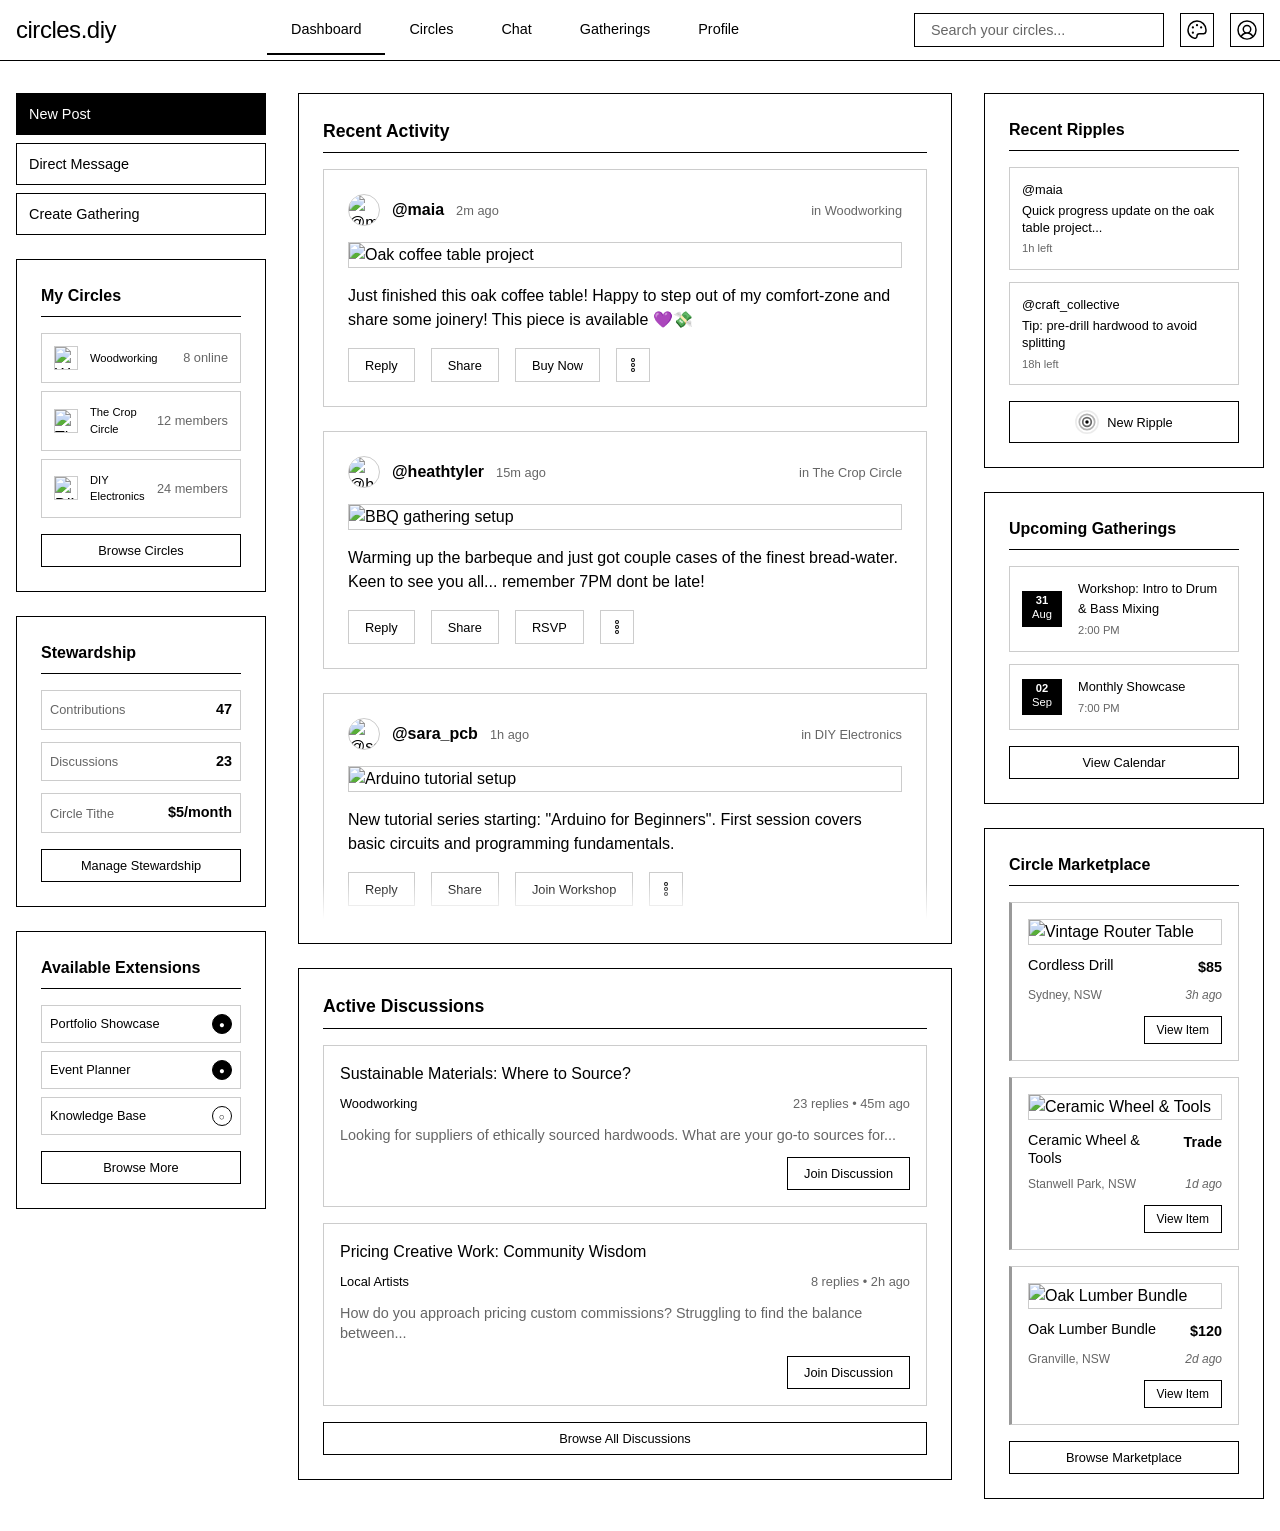
==== concept-demo/index.html @ 6c60be5d "added a concept demo site" ====
<!DOCTYPE html>
<html lang="en">
<head>
    <meta charset="UTF-8">
    <meta name="viewport" content="width=device-width, initial-scale=1.0">
    <title>Dashboard - circles.diy</title>
    <link rel="stylesheet" href="app.css">
</head>
<body>
    <header class="main-header">
        <div class="header-content">
            <div class="brand">
                <h1>circles.diy</h1>
            </div>
            <nav class="main-nav">
                <button class="nav-item" data-section="dashboard" aria-current="page">Dashboard</button>
                <button class="nav-item" data-section="circles">Circles</button>
                <button class="nav-item" data-section="chat">Chat</button>
                <button class="nav-item" data-section="gatherings">Gatherings</button>
                <button class="nav-item" data-section="profile">Profile</button>
            </nav>
            <div class="header-actions">
                <div class="search-container">
                    <input type="search" placeholder="Search your circles..." class="global-search" aria-label="Global search">
                </div>
                <div class="theme-menu-container">
                    <button class="theme-menu" aria-label="Theme settings" aria-expanded="false">
                        <svg xmlns="http://www.w3.org/2000/svg" width="1.5rem" height="1.5rem" fill="currentColor" viewBox="0 0 256 256"><path d="M200.77,53.89A103.27,103.27,0,0,0,128,24h-1.07A104,104,0,0,0,24,128c0,43,26.58,79.06,69.36,94.17A32,32,0,0,0,136,192a16,16,0,0,1,16-16h46.21a31.81,31.81,0,0,0,31.2-24.88,104.43,104.43,0,0,0,2.59-24A103.28,103.28,0,0,0,200.77,53.89Zm13,93.71A15.89,15.89,0,0,1,198.21,160H152a32,32,0,0,0-32,32,16,16,0,0,1-21.31,15.07C62.49,194.3,40,164,40,128a88,88,0,0,1,87.09-88h.9a88.35,88.35,0,0,1,88,87.25A88.86,88.86,0,0,1,213.81,147.6ZM140,76a12,12,0,1,1-12-12A12,12,0,0,1,140,76ZM96,100A12,12,0,1,1,84,88,12,12,0,0,1,96,100Zm0,56a12,12,0,1,1-12-12A12,12,0,0,1,96,156Zm88-56a12,12,0,1,1-12-12A12,12,0,0,1,184,100Z"></path></svg>
                    </button>
                    <div class="theme-dropdown" hidden>
                        <div class="theme-section">
                            <h4>Border Radius</h4>
                            <div class="radius-options">
                                <button class="radius-option" data-radius="0" title="Sharp corners">
                                    <svg xmlns="http://www.w3.org/2000/svg" width="16" height="16" fill="currentColor" viewBox="0 0 256 256"><rect x="40" y="40" width="176" height="176" rx="0" stroke="currentColor" stroke-width="16" fill="none"></rect></svg>
                                </button>
                                <button class="radius-option" data-radius="8" title="Slightly rounded">
                                    <svg xmlns="http://www.w3.org/2000/svg" width="16" height="16" fill="currentColor" viewBox="0 0 256 256"><rect x="40" y="40" width="176" height="176" rx="8" stroke="currentColor" stroke-width="16" fill="none"></rect></svg>
                                </button>
                                <button class="radius-option" data-radius="16" title="Moderately rounded">
                                    <svg xmlns="http://www.w3.org/2000/svg" width="16" height="16" fill="currentColor" viewBox="0 0 256 256"><rect x="40" y="40" width="176" height="176" rx="16" stroke="currentColor" stroke-width="16" fill="none"></rect></svg>
                                </button>
                                <button class="radius-option" data-radius="24" title="Fully rounded">
                                    <svg xmlns="http://www.w3.org/2000/svg" width="16" height="16" fill="currentColor" viewBox="0 0 256 256"><circle cx="128" cy="128" r="88" stroke="currentColor" stroke-width="16" fill="none"></circle></svg>
                                </button>
                            </div>
                        </div>
                        <div class="theme-section">
                            <h4>Color Theme</h4>
                            <div class="theme-options">
                                <button class="theme-option" data-theme="light" title="Light theme">
                                    <svg xmlns="http://www.w3.org/2000/svg" width="16" height="16" fill="currentColor" viewBox="0 0 256 256"><circle cx="128" cy="128" r="60" fill="currentColor"></circle><path d="m128,36a8,8,0,0,1-8-8V8a8,8,0,0,1,16,0V28A8,8,0,0,1,128,36Z"></path><path d="m62.1,62.1a8,8,0,0,1-11.31,0L39.48,50.79a8,8,0,0,1,11.32-11.31L62.1,50.79A8,8,0,0,1,62.1,62.1Z"></path><path d="M36,128a8,8,0,0,1-8-8H8a8,8,0,0,1,0-16H28A8,8,0,0,1,36,128Z"></path><path d="m62.1,193.9a8,8,0,0,1-11.31,11.31L39.48,193.9a8,8,0,0,1,11.32-11.31l11.31,11.31A8,8,0,0,1,62.1,193.9Z"></path><path d="m128,220a8,8,0,0,1,8,8v20a8,8,0,0,1-16,0V228A8,8,0,0,1,128,220Z"></path><path d="m193.9,193.9a8,8,0,0,1,11.31-11.31l11.31,11.31a8,8,0,0,1-11.32,11.31L193.9,193.9A8,8,0,0,1,193.9,193.9Z"></path><path d="M220,128a8,8,0,0,1,8,8h20a8,8,0,0,1,0,16H228A8,8,0,0,1,220,128Z"></path><path d="m193.9,62.1a8,8,0,0,1,11.31-11.31l11.31,11.31a8,8,0,0,1-11.32,11.31L193.9,62.1A8,8,0,0,1,193.9,62.1Z"></path></svg>
                                    Light
                                </button>
                                <button class="theme-option" data-theme="dark" title="Dark theme">
                                    <svg xmlns="http://www.w3.org/2000/svg" width="16" height="16" fill="currentColor" viewBox="0 0 256 256"><path d="M233.54,142.23a8,8,0,0,0-8-2A88,88,0,0,1,103.1,31.4,8,8,0,0,0,102,24a104,104,0,1,0,120,120A8,8,0,0,0,233.54,142.23Z"></path></svg>
                                    Dark
                                </button>
                                <button class="theme-option" data-theme="system" title="System theme">
                                    <svg xmlns="http://www.w3.org/2000/svg" width="16" height="16" fill="currentColor" viewBox="0 0 256 256"><rect x="32" y="48" width="192" height="160" rx="16" fill="none" stroke="currentColor" stroke-width="16"></rect><line x1="160" y1="224" x2="96" y2="224" stroke="currentColor" stroke-width="16"></line><line x1="128" y1="192" x2="128" y2="224" stroke="currentColor" stroke-width="16"></line></svg>
                                    System
                                </button>
                            </div>
                        </div>
                    </div>
                </div>
                <button class="user-menu" aria-label="User menu">
                    <svg xmlns="http://www.w3.org/2000/svg" width="1.5rem" height="1.5rem" fill="currentColor" viewBox="0 0 256 256"><path d="M128,24A104,104,0,1,0,232,128,104.11,104.11,0,0,0,128,24ZM74.08,197.5a64,64,0,0,1,107.84,0,87.83,87.83,0,0,1-107.84,0ZM96,120a32,32,0,1,1,32,32A32,32,0,0,1,96,120Zm97.76,66.41a79.66,79.66,0,0,0-36.06-28.75,48,48,0,1,0-59.4,0,79.66,79.66,0,0,0-36.06,28.75,88,88,0,1,1,131.52,0Z"></path></svg>
                </button>
            </div>
        </div>
    </header>

    <main class="dashboard">
        <aside class="left-sidebar">
             <div class="quick-actions-vertical">
                    <button class="action-btn-vertical primary">New Post</button>
                    <button class="action-btn-vertical">Direct Message</button>
                    <button class="action-btn-vertical">Create Gathering</button>
                </div>
            <div class="sidebar-section">
                <h3>My Circles</h3>
                <div class="circle-list">
                    <div class="circle-item">
                        <div class="circle-thumbnail">
                            <img src="https://images.unsplash.com/photo-1504148455328-c376907d081c?w=24&h=24&fit=crop&crop=center" alt="Woodworking" />
                        </div>
                        <span class="circle-name">Woodworking</span>
                        <span class="circle-count">8 online</span>
                    </div>
                    <div class="circle-item">
                        <div class="circle-thumbnail">
                            <img src="https://cdn.britannica.com/15/152615-050-3CB2AEEA/Crop-circle-England.jpg" alt="The Crop Circle" />
                        </div>
                        <span class="circle-name">The Crop Circle</span>
                        <span class="circle-count">12 members</span>
                    </div>
                    <div class="circle-item">
                        <div class="circle-thumbnail">
                            <img src="https://images.unsplash.com/photo-1518611012118-696072aa579a?w=24&h=24&fit=crop&crop=center" alt="DIY Electronics" />
                        </div>
                        <span class="circle-name">DIY Electronics</span>
                        <span class="circle-count">24 members</span>
                    </div>
                </div>
                <button class="sidebar-action-btn">Browse Circles</button>
            </div>

            <div class="sidebar-section">
                <h3>Stewardship</h3>
                <div class="impact-stats">
                    <div class="impact-item">
                        <span class="impact-label">Contributions</span>
                        <span class="impact-value">47</span>
                    </div>
                    <div class="impact-item">
                        <span class="impact-label">Discussions</span>
                        <span class="impact-value">23</span>
                    </div>
                    <div class="impact-item">
                        <span class="impact-label">Circle Tithe</span>
                        <span class="impact-value">$5/month</span>
                    </div>
                </div>
                <button class="sidebar-action-btn">Manage Stewardship</button>
            </div>

            <div class="sidebar-section">
                <h3>Available Extensions</h3>
                <div class="extensions-list">
                    <div class="extension-item">
                        <span class="extension-name">Portfolio Showcase</span>
                        <button class="extension-toggle active" aria-label="Toggle extension">●</button>
                    </div>
                    <div class="extension-item">
                        <span class="extension-name">Event Planner</span>
                        <button class="extension-toggle active" aria-label="Toggle extension">●</button>
                    </div>
                    <div class="extension-item">
                        <span class="extension-name">Knowledge Base</span>
                        <button class="extension-toggle" aria-label="Toggle extension">○</button>
                    </div>
                </div>
                <button class="sidebar-action-btn">Browse More</button>
            </div>
        </aside>

        <section class="main-content">
            
            <div class="feed-section">
                <h2>Recent Activity</h2>
                <div class="activity-feed">
                    <article class="feed-item">
                        <div class="feed-header">
                            <div class="feed-user">
                                <div class="user-avatar">
                                    <img src="https://images.unsplash.com/photo-1438761681033-6461ffad8d80?w=128&h=128&fit=crop&crop=face" alt="@maia" />
                                </div>
                                <strong>@maia</strong>
                                <span class="feed-time">2m ago</span>
                            </div>
                            <div class="feed-circle">in Woodworking</div>
                        </div>
                        <div class="feed-content">
                            <div class="feed-image">
                                <img src="https://images.unsplash.com/photo-1707749522150-e3b1b5f3e079?w=900&auto=format&fit=crop&q=60&ixlib=rb-4.1.0&ixid=M3wxMjA3fDB8MHxzZWFyY2h8NHx8b2FrJTIwdGFibGV8ZW58MHx8MHx8fDI%3D" alt="Oak coffee table project" />
                            </div>
                            <p>Just finished this oak coffee table! Happy to step out of my comfort-zone and share some joinery! This piece is available 💜💸</p>
                        </div>
                        <div class="feed-actions">
                            <button class="feed-action">Reply</button>
                            <button class="feed-action">Share</button>
                            <button class="feed-action">Buy Now</button>
                            <button class="feed-action">
                                <svg xmlns="http://www.w3.org/2000/svg" width="1rem" height="1rem" fill="currentColor" viewBox="0 0 256 256"><path d="M128,96a32,32,0,1,0,32,32A32,32,0,0,0,128,96Zm0,48a16,16,0,1,1,16-16A16,16,0,0,1,128,144Zm0-64A32,32,0,1,0,96,48,32,32,0,0,0,128,80Zm0-48a16,16,0,1,1-16,16A16,16,0,0,1,128,32Zm0,144a32,32,0,1,0,32,32A32,32,0,0,0,128,176Zm0,48a16,16,0,1,1,16-16A16,16,0,0,1,128,224Z"></path></svg>
                            </button>
                        </div>
                    </article>
                    
                    <article class="feed-item">
                        <div class="feed-header">
                            <div class="feed-user">
                                <div class="user-avatar">
                                    <img src="https://unsplash.com/photos/_mscfMq3kKI/download?ixid=M3wxMjA3fDB8MXxzZWFyY2h8NXx8cHJvZmlsZSUyMHBpY3xlbnwwfHx8fDE3NTY2MzgyNTd8Mg&force=true&w=256&crop=face" alt="@heathtyler" />
                                </div>
                                <strong>@heathtyler</strong>
                                <span class="feed-time">15m ago</span>
                            </div>
                            <div class="feed-circle">in The Crop Circle</div>
                        </div>
                        <div class="feed-content">
                            <div class="feed-image">
                                <img src="https://images.unsplash.com/photo-1664463758574-e640a7a998d4?q=80&w=2831&auto=format&fit=crop&ixlib=rb-4.1.0&ixid=M3wxMjA3fDB8MHxwaG90by1wYWdlfHx8fGVufDB8fHx8fA%3D%3D" alt="BBQ gathering setup" />
                            </div>
                            <p>Warming up the barbeque and just got couple cases of the finest bread-water. Keen to see you all... remember 7PM dont be late!</p>
                        </div>
                        <div class="feed-actions">
                            <button class="feed-action">Reply</button>
                            <button class="feed-action">Share</button>
                            <button class="feed-action">RSVP</button>
                            <button class="feed-action">
                                <svg xmlns="http://www.w3.org/2000/svg" width="16" height="16" fill="currentColor" viewBox="0 0 256 256"><path d="M128,96a32,32,0,1,0,32,32A32,32,0,0,0,128,96Zm0,48a16,16,0,1,1,16-16A16,16,0,0,1,128,144Zm0-64A32,32,0,1,0,96,48,32,32,0,0,0,128,80Zm0-48a16,16,0,1,1-16,16A16,16,0,0,1,128,32Zm0,144a32,32,0,1,0,32,32A32,32,0,0,0,128,176Zm0,48a16,16,0,1,1,16-16A16,16,0,0,1,128,224Z"></path></svg>
                            </button>
                        </div>
                    </article>
                    
                    <article class="feed-item">
                        <div class="feed-header">
                            <div class="feed-user">
                                <div class="user-avatar">
                                    <img src="https://unsplash.com/photos/3TLl_97HNJo/download?ixid=M3wxMjA3fDB8MXxzZWFyY2h8MTV8fHByb2ZpbGUlMjBwaWN8ZW58MHx8fHwxNzU2NjM4MjU3fDI&force=true&w=128&crop=face" alt="@sara_designs" />
                                </div>
                                <strong>@sara_pcb</strong>
                                <span class="feed-time">1h ago</span>
                            </div>
                            <div class="feed-circle">in DIY Electronics</div>
                        </div>
                        <div class="feed-content">
                            <div class="feed-image">
                                <img src="https://images.unsplash.com/photo-1581091226825-a6a2a5aee158?w=400&h=250&fit=crop&crop=center" alt="Arduino tutorial setup" />
                            </div>
                            <p>New tutorial series starting: "Arduino for Beginners". First session covers basic circuits and programming fundamentals.</p>
                        </div>
                        <div class="feed-actions">
                            <button class="feed-action">Reply</button>
                            <button class="feed-action">Share</button>
                            <button class="feed-action">Join Workshop</button>
                            <button class="feed-action">
                                <svg xmlns="http://www.w3.org/2000/svg" width="16" height="16" fill="currentColor" viewBox="0 0 256 256"><path d="M128,96a32,32,0,1,0,32,32A32,32,0,0,0,128,96Zm0,48a16,16,0,1,1,16-16A16,16,0,0,1,128,144Zm0-64A32,32,0,1,0,96,48,32,32,0,0,0,128,80Zm0-48a16,16,0,1,1-16,16A16,16,0,0,1,128,32Zm0,144a32,32,0,1,0,32,32A32,32,0,0,0,128,176Zm0,48a16,16,0,1,1,16-16A16,16,0,0,1,128,224Z"></path></svg>
                            </button>
                        </div>
                    </article>

                    <article class="feed-item">
                        <div class="feed-header">
                            <div class="feed-user">
                                <div class="user-avatar">
                                    <img src="https://media.tenor.com/y1mYLo66EuoAAAAM/zucky.gifs" alt="@juiceboxjess" />
                                </div>
                                <strong>@zucc</strong>
                                <span class="feed-time">1h ago</span>
                            </div>
                            <div class="feed-circle">in Communication Software</div>
                        </div>
                        <div class="feed-content">
                            <p>circles.diy has changed the game forever. <br><br>Fuck, I wish I'd thought of that.</p>
                        </div>
                        <div class="feed-actions">
                            <button class="feed-action">Reply</button>
                            <button class="feed-action">Share</button>
                            <button class="feed-action">
                                <svg xmlns="http://www.w3.org/2000/svg" width="16" height="16" fill="currentColor" viewBox="0 0 256 256"><path d="M128,96a32,32,0,1,0,32,32A32,32,0,0,0,128,96Zm0,48a16,16,0,1,1,16-16A16,16,0,0,1,128,144Zm0-64A32,32,0,1,0,96,48,32,32,0,0,0,128,80Zm0-48a16,16,0,1,1-16,16A16,16,0,0,1,128,32Zm0,144a32,32,0,1,0,32,32A32,32,0,0,0,128,176Zm0,48a16,16,0,1,1,16-16A16,16,0,0,1,128,224Z"></path></svg>
                            </button>
                        </div>
                    </article>
                </div>
            </div>

            <div class="discussions-section">
                <h2>Active Discussions</h2>
                <div class="discussion-list">
                    <div class="discussion-item">
                        <div class="discussion-header">
                            <h3 class="discussion-title">Sustainable Materials: Where to Source?</h3>
                            <div class="discussion-meta">
                                <span class="discussion-circle">Woodworking</span>
                                <span class="discussion-stats">23 replies • 45m ago</span>
                            </div>
                        </div>
                        <p class="discussion-preview">Looking for suppliers of ethically sourced hardwoods. What are your go-to sources for...</p>
                        <div class="discussion-actions">
                            <button class="discussion-action">Join Discussion</button>
                        </div>
                    </div>
                    
                    <div class="discussion-item">
                        <div class="discussion-header">
                            <h3 class="discussion-title">Pricing Creative Work: Community Wisdom</h3>
                            <div class="discussion-meta">
                                <span class="discussion-circle">Local Artists</span>
                                <span class="discussion-stats">8 replies • 2h ago</span>
                            </div>
                        </div>
                        <p class="discussion-preview">How do you approach pricing custom commissions? Struggling to find the balance between...</p>
                        <div class="discussion-actions">
                            <button class="discussion-action">Join Discussion</button>
                        </div>
                    </div>
                </div>
                <button class="see-all-btn">Browse All Discussions</button>
            </div>


        </section>

        <aside class="right-sidebar">
            <div class="sidebar-section">
                <h3>Recent Ripples</h3>
                <div class="ripples-compact">
                    <div class="ripple-compact">
                        <div class="ripple-user-compact">@maia</div>
                        <div class="ripple-content-compact">Quick progress update on the oak table project...</div>
                        <div class="ripple-expires-compact">1h left</div>
                    </div>
                    <div class="ripple-compact">
                        <div class="ripple-user-compact">@craft_collective</div>
                        <div class="ripple-content-compact">Tip: pre-drill hardwood to avoid splitting</div>
                        <div class="ripple-expires-compact">18h left</div>
                    </div>
                </div>
                <button class="sidebar-action-btn">
                    <svg width="1.5rem" height="1.5rem" viewBox="0 0 28 28" fill="none" xmlns="http://www.w3.org/2000/svg">
                        <circle cx="14" cy="14" r="5" stroke="currentColor" stroke-opacity="0.6" stroke-width="2"/>
                        <circle cx="14" cy="14" r="2" fill="currentColor"/>
                        <circle cx="14" cy="14" r="9" stroke="currentColor" stroke-opacity="0.3" stroke-width="2"/>
                        <circle cx="14" cy="14" r="13" stroke="currentColor" stroke-opacity="0.08" stroke-width="2"/>
                    </svg>

                    New Ripple
                </button>
            </div>

            <div class="sidebar-section">
                <h3>Upcoming Gatherings</h3>
                <div class="events-compact">
                    <div class="event-compact">
                        <div class="event-date-compact">
                            <span class="event-day-compact">31</span>
                            <span class="event-month-compact">Aug</span>
                        </div>
                        <div class="event-info-compact">
                            <div class="event-title-compact">Workshop: Intro to Drum & Bass Mixing</div>
                            <div class="event-time-compact">2:00 PM</div>
                        </div>
                    </div>
                    <div class="event-compact">
                        <div class="event-date-compact">
                            <span class="event-day-compact">02</span>
                            <span class="event-month-compact">Sep</span>
                        </div>
                        <div class="event-info-compact">
                            <div class="event-title-compact">Monthly Showcase</div>
                            <div class="event-time-compact">7:00 PM</div>
                        </div>
                    </div>
                </div>
                <button class="sidebar-action-btn">View Calendar</button>
            </div>

            <div class="sidebar-section">
                <h3>Circle Marketplace</h3>
                <div class="marketplace-items">
                    <div class="marketplace-item">
                        <div class="marketplace-image">
                            <img src="https://images.unsplash.com/photo-1504148455328-c376907d081c?w=120&h=80&fit=crop&crop=center" alt="Vintage Router Table" />
                        </div>
                        <div class="marketplace-header">
                            <div class="marketplace-title">Cordless Drill</div>
                            <div class="marketplace-price">$85</div>
                        </div>
                        <div class="marketplace-meta">
                            <span class="marketplace-location">Sydney, NSW</span>
                            <span class="marketplace-time">3h ago</span>
                        </div>
                        <div class="marketplace-actions">
                            <button class="marketplace-btn">View Item</button>
                        </div>
                    </div>
                    
                    <div class="marketplace-item">
                        <div class="marketplace-image">
                            <img src="https://unsplash.com/photos/ZSgWcW70cTs/download?ixid=M3wxMjA3fDB8MXxzZWFyY2h8NXx8Y2VyYW1pYyUyMHdoZWVsfGVufDB8fHx8MTc1NjU1NjAxNXwy&force=true&w=640" alt="Ceramic Wheel & Tools" />
                        </div>
                        <div class="marketplace-header">
                            <div class="marketplace-title">Ceramic Wheel & Tools</div>
                            <div class="marketplace-price">Trade</div>
                        </div>
                        <div class="marketplace-meta">
                            <span class="marketplace-location">Stanwell Park, NSW</span>
                            <span class="marketplace-time">1d ago</span>
                        </div>
                        <div class="marketplace-actions">
                            <button class="marketplace-btn">View Item</button>
                        </div>
                    </div>
                    
                    <div class="marketplace-item">
                        <div class="marketplace-image">
                            <img src="https://unsplash.com/photos/urjasxHT9Ck/download?ixid=M3wxMjA3fDB8MXxzZWFyY2h8OHx8bHVtYmVyfGVufDB8fHx8MTc1NjU1NjcwNnwy&force=true&w=640" alt="Oak Lumber Bundle" />
                        </div>
                        <div class="marketplace-header">
                            <div class="marketplace-title">Oak Lumber Bundle</div>
                            <div class="marketplace-price">$120</div>
                        </div>
                        <div class="marketplace-meta">
                            <span class="marketplace-location">Granville, NSW</span>
                            <span class="marketplace-time">2d ago</span>
                        </div>
                        <div class="marketplace-actions">
                            <button class="marketplace-btn">View Item</button>
                        </div>
                    </div>
                </div>
                <button class="sidebar-action-btn">Browse Marketplace</button>
            </div>
        </aside>
    </main>

    <script>
        // Theme Menu Implementation
        class ThemeManager {
            constructor() {
                this.themeButton = document.querySelector('.theme-menu');
                this.dropdown = document.querySelector('.theme-dropdown');
                this.radiusOptions = document.querySelectorAll('.radius-option');
                this.themeOptions = document.querySelectorAll('.theme-option');
                this.root = document.documentElement;
                
                this.init();
            }
            
            init() {
                // Load saved preferences
                this.loadPreferences();
                
                // Set up event listeners
                this.themeButton.addEventListener('click', (e) => {
                    e.stopPropagation();
                    this.toggleDropdown();
                });
                
                // Radius option handlers
                this.radiusOptions.forEach(option => {
                    option.addEventListener('click', () => {
                        const radius = option.dataset.radius;
                        this.setRadius(radius);
                    });
                });
                
                // Theme option handlers
                this.themeOptions.forEach(option => {
                    option.addEventListener('click', () => {
                        const theme = option.dataset.theme;
                        this.setTheme(theme);
                    });
                });
                
                // Close dropdown when clicking outside
                document.addEventListener('click', (e) => {
                    if (!e.target.closest('.theme-menu-container')) {
                        this.closeDropdown();
                    }
                });
                
                // Close on escape key
                document.addEventListener('keydown', (e) => {
                    if (e.key === 'Escape' && !this.dropdown.hidden) {
                        this.closeDropdown();
                        this.themeButton.focus();
                    }
                });
            }
            
            toggleDropdown() {
                if (this.dropdown.hidden) {
                    this.openDropdown();
                } else {
                    this.closeDropdown();
                }
            }
            
            openDropdown() {
                this.dropdown.hidden = false;
                this.themeButton.setAttribute('aria-expanded', 'true');
            }
            
            closeDropdown() {
                this.dropdown.hidden = true;
                this.themeButton.setAttribute('aria-expanded', 'false');
            }
            
            setRadius(radius) {
                // Update CSS custom property
                this.root.style.setProperty('--container-radius', radius + 'px');
                
                // Update active state
                this.radiusOptions.forEach(option => {
                    option.classList.toggle('active', option.dataset.radius === radius);
                });
                
                // Save preference
                localStorage.setItem('theme-radius', radius);
            }
            
            setTheme(theme) {
                // Remove existing theme classes
                document.body.classList.remove('theme-light', 'theme-dark', 'theme-system');
                
                // Add new theme class
                document.body.classList.add(`theme-${theme}`);
                
                // Apply theme-specific styles
                if (theme === 'light') {
                    this.applyLightTheme();
                } else if (theme === 'dark') {
                    this.applyDarkTheme();
                } else {
                    this.applySystemTheme();
                }
                
                // Update active state
                this.themeOptions.forEach(option => {
                    option.classList.toggle('active', option.dataset.theme === theme);
                });
                
                // Save preference
                localStorage.setItem('theme-mode', theme);
            }
            
            applyLightTheme() {
                this.root.style.setProperty('--bg-primary', '#ffffff');
                this.root.style.setProperty('--bg-secondary', '#f5f5f5');
                this.root.style.setProperty('--bg-tertiary', '#f9f9f9');
                this.root.style.setProperty('--text-primary', '#000000');
                this.root.style.setProperty('--text-secondary', '#666666');
                this.root.style.setProperty('--text-tertiary', '#999999');
                this.root.style.setProperty('--border-primary', '#000000');
                this.root.style.setProperty('--border-secondary', '#cccccc');
                this.root.style.setProperty('--border-light', '#eeeeee');
                this.root.style.setProperty('--accent-primary', '#000000');
                this.root.style.setProperty('--accent-secondary', '#ffffff');
                this.root.style.setProperty('--hover-bg', '#f5f5f5');
                this.root.style.setProperty('--active-bg', '#000000');
                this.root.style.setProperty('--active-text', '#ffffff');
                this.root.style.setProperty('--shadow-color', 'rgba(0, 0, 0, 0.1)');
            }
            
            applyDarkTheme() {
                this.root.style.setProperty('--bg-primary', '#000000');
                this.root.style.setProperty('--bg-secondary', '#0a0a0a');
                this.root.style.setProperty('--bg-tertiary', '#111111');
                this.root.style.setProperty('--text-primary', '#ffffff');
                this.root.style.setProperty('--text-secondary', '#a3a3a3');
                this.root.style.setProperty('--text-tertiary', '#666666');
                this.root.style.setProperty('--border-primary', '#ffffff');
                this.root.style.setProperty('--border-secondary', '#333333');
                this.root.style.setProperty('--border-light', '#222222');
                this.root.style.setProperty('--accent-primary', '#ffffff');
                this.root.style.setProperty('--accent-secondary', '#000000');
                this.root.style.setProperty('--hover-bg', '#1a1a1a');
                this.root.style.setProperty('--active-bg', '#ffffff');
                this.root.style.setProperty('--active-text', '#000000');
                this.root.style.setProperty('--shadow-color', 'rgba(255, 255, 255, 0.1)');
            }
            
            applySystemTheme() {
                // Remove inline styles to let CSS media queries take over
                const properties = [
                    '--bg-primary', '--bg-secondary', '--bg-tertiary',
                    '--text-primary', '--text-secondary', '--text-tertiary',
                    '--border-primary', '--border-secondary', '--border-light',
                    '--accent-primary', '--accent-secondary',
                    '--hover-bg', '--active-bg', '--active-text', '--shadow-color'
                ];
                
                properties.forEach(prop => {
                    this.root.style.removeProperty(prop);
                });
            }
            
            loadPreferences() {
                // Load saved radius
                const savedRadius = localStorage.getItem('theme-radius') || '0';
                this.setRadius(savedRadius);
                
                // Load saved theme
                const savedTheme = localStorage.getItem('theme-mode') || 'system';
                this.setTheme(savedTheme);
            }
        }
        
        // Initialize theme manager when DOM is loaded
        document.addEventListener('DOMContentLoaded', () => {
            new ThemeManager();
        });
    </script>
</body>
</html>
---- concept-demo/app.css ----
/* CSS Custom Properties for Theming */
:root {
    /* Light Theme Colors */
    --bg-primary: #ffffff;
    --bg-secondary: #f5f5f5;
    --bg-tertiary: #f9f9f9;
    --text-primary: #000000;
    --text-secondary: #666666;
    --text-tertiary: #999999;
    --border-primary: #000000;
    --border-secondary: #cccccc;
    --border-light: #eeeeee;
    --accent-primary: #000000;
    --accent-secondary: #ffffff;
    --hover-bg: #f5f5f5;
    --active-bg: #000000;
    --active-text: #ffffff;
    --shadow-color: rgba(0, 0, 0, 0.1);
    
    /* Border Radius System - Set to 0 for sharp corners, increase for rounded */
    --container-radius: 0px;  /* Main control for all container roundness (0px = sharp, 999px = fully rounded) */
}

@media (prefers-color-scheme: dark) {
    :root {
        /* Dark Theme Colors */
        --bg-primary: #000000;
        --bg-secondary: #0a0a0a;
        --bg-tertiary: #111111;
        --text-primary: #ffffff;
        --text-secondary: #a3a3a3;
        --text-tertiary: #666666;
        --border-primary: #ffffff;
        --border-secondary: #333333;
        --border-light: #222222;
        --accent-primary: #ffffff;
        --accent-secondary: #000000;
        --hover-bg: #1a1a1a;
        --active-bg: #ffffff;
        --active-text: #000000;
        --shadow-color: rgba(255, 255, 255, 0.1);
    }
}

/* Reset and Base Styles */
* {
    margin: 0;
    padding: 0;
    box-sizing: border-box;
}

html {
    font-size: 16px;
    scroll-behavior: smooth;
}

body {
    font-family: -apple-system, BlinkMacSystemFont, 'Segoe UI', Roboto, 'Helvetica Neue', Arial, sans-serif;
    line-height: 1.5;
    color: var(--text-primary);
    background-color: var(--bg-primary);
    min-height: 100vh;
    display: flex;
    flex-direction: column;
    transition: background-color 0.2s ease, color 0.2s ease;
}

/* Header */
.main-header {
    background: var(--bg-primary);
    border-bottom: 1px solid var(--border-primary);
    position: sticky;
    top: 0;
    z-index: 1000;
    transition: background-color 0.2s ease, border-color 0.2s ease;
}

.header-content {
    max-width: 1400px;
    margin: 0 auto;
    padding: 0 1rem;
    display: flex;
    align-items: center;
    justify-content: space-between;
    height: 60px;
}

.brand h1 {
    font-size: 1.5rem;
    font-weight: 300;
    letter-spacing: -0.02em;
}

.main-nav {
    display: flex;
    gap: 0;
}

.nav-item {
    background: none;
    border: none;
    padding: 1rem 1.5rem;
    font-size: 0.9rem;
    cursor: pointer;
    transition: background-color 0.15s ease;
    border-bottom: 2px solid transparent;
    color: var(--text-primary);
}

.nav-item:hover {
    background: var(--hover-bg);
}

.nav-item[aria-current="page"] {
    border-bottom-color: var(--border-primary);
    font-weight: 500;
}

.header-actions {
    display: flex;
    align-items: center;
    gap: 1rem;
}

.search-container {
    display: flex;
    position: relative;
}

.global-search {
    padding: 0.5rem 1rem;
    border: 1px solid var(--border-primary);
    background: var(--bg-primary);
    color: var(--text-primary);
    font-size: 0.9rem;
    width: 250px;
    outline: none;
    transition: all 0.2s ease;
    border-radius: var(--container-radius);
}

.global-search:focus {
    box-shadow: 0 0 0 2px var(--border-primary);
}

.global-search::placeholder {
    color: var(--text-secondary);
}

.search-btn {
    position: absolute;
    right: 0;
    top: 0;
    bottom: 0;
    background: none;
    border: none;
    padding: 0 0.75rem;
    cursor: pointer;
    font-size: 1.1rem;
}

.user-menu {
    display: flex;
    align-items: center;
    background: none;
    border: 1px solid var(--border-primary);
    padding: 0.25rem;
    cursor: pointer;
    font-size: 1.1rem;
    color: var(--text-primary);
    transition: all 0.15s ease;
    border-radius: var(--container-radius);
}

.user-menu:hover {
    background: var(--active-bg);
    color: var(--active-text);
}

/* Main Dashboard Layout */
.dashboard {
    flex: 1;
    max-width: 1400px;
    margin: 0 auto;
    padding: 2rem 1rem;
    display: grid;
    grid-template-columns: 250px 1fr 280px;
    gap: 2rem;
    width: 100%;
}

.left-sidebar,
.right-sidebar {
    display: flex;
    flex-direction: column;
    gap: 1.5rem;
}

.main-content {
    display: flex;
    flex-direction: column;
    gap: 1.5rem;
    min-height: 600px;
}

.sidebar-section,
.feed-section,
.discussions-section {
    background: var(--bg-primary);
    border: 1px solid var(--border-primary);
    padding: 1.5rem;
    transition: all 0.2s ease;
    border-radius: var(--container-radius);
}

.sidebar-section h3,
.feed-section h2,
.discussions-section h2 {
    font-size: 1.1rem;
    font-weight: 600;
    margin-bottom: 1rem;
    border-bottom: 1px solid var(--border-primary);
    padding-bottom: 0.5rem;
    color: var(--text-primary);
}

/* Left Sidebar Styles */
.circle-list {
    display: flex;
    flex-direction: column;
    gap: 0.5rem;
    margin-bottom: 1rem;
}

.circle-item {
    display: flex;
    align-items: center;
    gap: 0.75rem;
    padding: 0.75rem;
    border: 1px solid var(--border-secondary);
    cursor: pointer;
    transition: all 0.15s ease;
    border-radius: var(--container-radius);
}

.circle-item .circle-name {
    flex: 1;
}

.circle-item .circle-count {
    margin-left: auto;
}

.circle-item:hover {
    background: var(--hover-bg);
}

.circle-item.active {
    background: var(--hover-bg);
}

.circle-name {
    font-weight: 500;
    font-size: 0.7rem;
}

.circle-count {
    font-size: 0.8rem;
    color: var(--text-secondary);
}

.circle-item.active .circle-count {
    color: var(--text-secondary);
}

.quick-actions-vertical {
    display: flex;
    flex-direction: column;
    gap: 0.5rem;
}

.action-btn-vertical {
    padding: 0.75rem;
    background: none;
    border: 1px solid var(--border-primary);
    cursor: pointer;
    font-size: 0.9rem;
    color: var(--text-primary);
    transition: all 0.15s ease;
    text-align: left;
    border-radius: var(--container-radius);
}

.action-btn-vertical:hover {
    background: var(--active-bg);
    color: var(--active-text);
}

.action-btn-vertical.primary {
    background: var(--active-bg);
    color: var(--active-text);
}

.action-btn-vertical.primary:hover {
    background: var(--bg-primary);
    color: var(--text-primary);
    border-color: var(--border-primary);
}

.sidebar-action-btn {
    width: 100%;
    padding: 0.5rem;
    background: none;
    border: 1px solid var(--border-primary);
    cursor: pointer;
    font-size: 0.8rem;
    color: var(--text-primary);
    transition: all 0.15s ease;
    border-radius: var(--container-radius);
    display: flex;
    align-items: center;
    justify-content: center;
    gap: 0.5rem;
}

.sidebar-action-btn:hover {
    background: var(--active-bg);
    color: var(--active-text);
}

/* Main Content Feed */
.activity-feed {
    display: flex;
    flex-direction: column;
    gap: 1.5rem;
    max-height: 750px;
    padding-bottom: 2rem;
    overflow: auto;
    -webkit-mask-image: linear-gradient(
			180deg,
			rgba(0, 0, 0, 1) 0%,
			rgba(0, 0, 0, 1) 95%,
			rgba(0, 0, 0, 0) 100%
		);
		mask-image: linear-gradient(
			180deg,
			rgba(0, 0, 0, 1) 0%,
			rgba(0, 0, 0, 1) 95%,
			rgba(0, 0, 0, 0) 100%
		);
}

/* Feed Image Styling */
.feed-image {
    margin-bottom: 1rem;
    overflow: hidden;
    border: 1px solid var(--border-secondary);
    border-radius: var(--container-radius);
}

.feed-image img {
    width: 100%;
    object-fit: cover;
    display: block;
    transition: opacity 0.2s ease;
}

.feed-image img:hover {
    opacity: 0.9;
}

/* User Avatar Styling */
.user-avatar {
    width: 32px;
    height: 32px;
    overflow: hidden;
    border-radius: 50%;
    border: 1px solid var(--border-secondary);
    flex-shrink: 0;
}

.user-avatar img {
    width: 100%;
    height: 100%;
    object-fit: cover;
    display: block;
}

/* Circle Thumbnail Styling */
.circle-thumbnail {
    width: 24px;
    height: 24px;
    overflow: hidden;
    border-radius: var(--container-radius);
    border: 1px solid var(--border-secondary);
    flex-shrink: 0;
}

.circle-thumbnail img {
    width: 100%;
    height: 100%;
    object-fit: cover;
    display: block;
}

/* Marketplace Image Styling */
.marketplace-image {
    width: 100%;
    overflow: hidden;
    border: 1px solid var(--border-secondary);
    margin-bottom: 0.75rem;
    flex-shrink: 0;
    border-radius: var(--container-radius);
}

.marketplace-image img {
    width: 100%;
    height: 100%;
    object-fit: cover;
    display: block;
    transition: opacity 0.2s ease;
}

.marketplace-image img:hover {
    opacity: 0.9;
}

.feed-item {
    border: 1px solid var(--border-secondary);
    padding: 1.5rem;
    background: var(--bg-primary);
    transition: all 0.2s ease;
    border-radius: var(--container-radius);
}

.feed-header {
    display: flex;
    justify-content: space-between;
    align-items: center;
    margin-bottom: 1rem;
}

.feed-user {
    display: flex;
    gap: 0.75rem;
    align-items: center;
}

.feed-time {
    font-size: 0.8rem;
    color: var(--text-secondary);
    font-weight: normal;
}

.feed-circle {
    font-size: 0.8rem;
    color: var(--text-secondary);
}

.feed-content {
    margin-bottom: 1rem;
    line-height: 1.5;
}

.feed-actions {
    display: flex;
    gap: 1rem;
}

.feed-action {
    background: none;
    border: 1px solid var(--border-secondary);
    padding: 0.5rem 1rem;
    cursor: pointer;
    font-size: 0.8rem;
    color: var(--text-primary);
    transition: all 0.15s ease;
    border-radius: var(--container-radius);
}

.feed-action:last-of-type {
    padding: 0.5rem;
    display: flex;
    align-items: center;
}

.feed-action:hover {
    background: var(--active-bg);
    color: var(--active-text);
    border-color: var(--border-primary);
}

/* Discussions Section */
.discussion-list {
    display: flex;
    flex-direction: column;
    gap: 1rem;
    margin-bottom: 1rem;
}

.discussion-item {
    border: 1px solid var(--border-secondary);
    padding: 1rem;
    cursor: pointer;
    transition: all 0.15s ease;
    border-radius: var(--container-radius);
}

.discussion-item:hover {
    background: var(--hover-bg);
}

.discussion-header {
    margin-bottom: 0.75rem;
}

.discussion-title {
    font-size: 1rem;
    font-weight: 500;
    margin-bottom: 0.5rem;
}

.discussion-meta {
    display: flex;
    justify-content: space-between;
    align-items: center;
    font-size: 0.8rem;
    color: var(--text-secondary);
}

.discussion-circle {
    font-weight: 500;
    color: var(--text-primary);
}

.discussion-preview {
    font-size: 0.9rem;
    color: var(--text-secondary);
    line-height: 1.4;
    margin-bottom: 0.75rem;
}

.discussion-actions {
    display: flex;
    justify-content: flex-end;
}

.discussion-action {
    background: none;
    border: 1px solid var(--border-primary);
    padding: 0.5rem 1rem;
    cursor: pointer;
    font-size: 0.8rem;
    color: var(--text-primary);
    transition: all 0.15s ease;
    border-radius: var(--container-radius);
}

.discussion-action:hover {
    background: var(--active-bg);
    color: var(--active-text);
}

/* Creative Ripples */
.ripples-container {
    display: flex;
    flex-direction: column;
    gap: 0.75rem;
}

.ripple-item {
    padding: 0.75rem;
    border: 1px solid var(--border-secondary);
    display: flex;
    flex-direction: column;
    gap: 0.25rem;
    transition: all 0.15s ease;
    border-radius: var(--container-radius);
}

.ripple-item.creative {
    border-left: 3px solid var(--border-primary);
}

.ripple-item.knowledge {
    border-left: 3px solid var(--text-secondary);
}

.ripple-user {
    font-weight: 500;
    font-size: 0.8rem;
}

.ripple-content {
    font-size: 0.9rem;
    margin: 0.25rem 0;
}

.ripple-meta {
    display: flex;
    justify-content: space-between;
    align-items: center;
    font-size: 0.7rem;
}

.ripple-type {
    background: var(--bg-secondary);
    padding: 0.125rem 0.5rem;
    border-radius: 12px;
    font-weight: 500;
}

.ripple-expires {
    color: var(--text-secondary);
}

.add-ripple {
    margin-top: 0.5rem;
}

.add-ripple-btn {
    width: 100%;
    padding: 0.75rem;
    background: none;
    border: 1px dashed var(--border-primary);
    cursor: pointer;
    font-size: 0.9rem;
    color: var(--text-primary);
    transition: all 0.15s ease;
}

.add-ripple-btn:hover {
    background: var(--hover-bg);
}

/* Community Gatherings */
.events-list {
    display: flex;
    flex-direction: column;
    gap: 0.75rem;
    margin-bottom: 1rem;
}

.event-item {
    display: flex;
    align-items: center;
    gap: 1rem;
    padding: 0.75rem;
    border: 1px solid var(--border-secondary);
    transition: all 0.15s ease;
    border-radius: var(--container-radius);
}

.event-item.workshop {
    border-left: 3px solid var(--border-primary);
}

.event-item.showcase {
    border-left: 3px solid var(--text-secondary);
}

.event-date {
    display: flex;
    flex-direction: column;
    align-items: center;
    min-width: 60px;
    padding: 0.5rem;
    border: 1px solid var(--border-primary);
    background: var(--active-bg);
    color: var(--active-text);
    transition: all 0.2s ease;
    border-radius: var(--container-radius);
}

.event-day {
    font-size: 1.2rem;
    font-weight: 600;
    line-height: 1;
}

.event-month {
    font-size: 0.7rem;
    text-transform: uppercase;
}

.event-details {
    flex: 1;
    display: flex;
    flex-direction: column;
    gap: 0.25rem;
}

.event-title {
    font-weight: 500;
    font-size: 0.9rem;
}

.event-meta {
    display: flex;
    gap: 1rem;
    align-items: center;
}

.event-time {
    font-size: 0.8rem;
    color: var(--text-secondary);
}

.event-type {
    background: var(--bg-secondary);
    padding: 0.125rem 0.5rem;
    font-size: 0.7rem;
    border-radius: 12px;
    font-weight: 500;
    color: var(--text-primary);
}

.event-join,
.event-rsvp {
    padding: 0.25rem 0.75rem;
    background: none;
    border: 1px solid var(--border-primary);
    cursor: pointer;
    font-size: 0.8rem;
    color: var(--text-primary);
    transition: all 0.15s ease;
    border-radius: var(--container-radius);
}

.event-join:hover,
.event-rsvp:hover {
    background: var(--active-bg);
    color: var(--active-text);
}

/* Community Discussions */
.topics-list {
    display: flex;
    flex-direction: column;
    gap: 0.75rem;
    margin-bottom: 1rem;
}

.topic-item {
    padding: 0.75rem;
    border: 1px solid var(--border-secondary);
    cursor: pointer;
    transition: all 0.15s ease;
    border-radius: var(--container-radius);
}

.topic-item.knowledge {
    border-left: 3px solid var(--border-primary);
}

.topic-item.support {
    border-left: 3px solid var(--text-secondary);
}

.topic-item.stewardship {
    border-left: 3px solid var(--text-tertiary);
}

.topic-item:hover {
    background: var(--hover-bg);
}

.topic-title {
    font-size: 0.9rem;
    font-weight: 500;
    margin-bottom: 0.25rem;
}

.topic-stats {
    font-size: 0.7rem;
    color: var(--text-secondary);
}

/* Right Sidebar Compact Styles */
.events-compact {
    display: flex;
    flex-direction: column;
    gap: 0.75rem;
    margin-bottom: 1rem;
}

.event-compact {
    display: flex;
    gap: 1rem;
    align-items: center;
    padding: 0.75rem;
    border: 1px solid var(--border-secondary);
    transition: all 0.15s ease;
    border-radius: var(--container-radius);
}

.event-date-compact {
    display: flex;
    flex-direction: column;
    align-items: center;
    min-width: 40px;
    padding: 0.25rem;
    background: var(--active-bg);
    color: var(--active-text);
    font-size: 0.7rem;
    transition: all 0.2s ease;
    border-radius: var(--container-radius);
}

.event-day-compact {
    font-weight: 600;
    line-height: 1;
}

.event-info-compact {
    flex: 1;
}

.event-title-compact {
    font-size: 0.8rem;
    font-weight: 500;
    margin-bottom: 0.25rem;
}

.event-time-compact {
    font-size: 0.7rem;
    color: var(--text-secondary);
}

.ripples-compact {
    display: flex;
    flex-direction: column;
    gap: 0.75rem;
    margin-bottom: 1rem;
}

.ripple-compact {
    padding: 0.75rem;
    border: 1px solid var(--border-secondary);
    font-size: 0.8rem;
    transition: all 0.15s ease;
    cursor: pointer;
    border-radius: var(--container-radius);
}

.ripple-compact:hover {
    background: var(--hover-bg)
}

.ripple-user-compact {
    font-weight: 500;
    margin-bottom: 0.25rem;
}

.ripple-content-compact {
    margin-bottom: 0.25rem;
    line-height: 1.3;
}

.ripple-expires-compact {
    font-size: 0.7rem;
    color: var(--text-secondary);
}

.extensions-list {
    display: flex;
    flex-direction: column;
    gap: 0.5rem;
    margin-bottom: 1rem;
}

.extension-item {
    display: flex;
    justify-content: space-between;
    align-items: center;
    padding: 0.5rem;
    border: 1px solid var(--border-secondary);
    transition: all 0.15s ease;
    border-radius: var(--container-radius);
}

.extension-name {
    font-size: 0.8rem;
}

.extension-toggle {
    background: none;
    border: 1px solid var(--border-primary);
    width: 20px;
    height: 20px;
    border-radius: 50%;
    cursor: pointer;
    display: flex;
    align-items: center;
    justify-content: center;
    font-size: 0.6rem;
    color: var(--text-primary);
    transition: all 0.15s ease;
}

.extension-toggle.active {
    background: var(--active-bg);
    color: var(--active-text);
}

.impact-stats {
    display: flex;
    flex-direction: column;
    gap: 0.75rem;
    margin-bottom: 1rem;
}

.impact-item {
    display: flex;
    justify-content: space-between;
    align-items: center;
    padding: 0.5rem;
    border: 1px solid var(--border-secondary);
    transition: all 0.15s ease;
    border-radius: var(--container-radius);
}

.impact-label {
    font-size: 0.8rem;
    color: var(--text-secondary);
}

.impact-value {
    font-weight: 600;
    font-size: 0.9rem;
}

/* Circle Marketplace */
.marketplace-items {
    display: flex;
    flex-direction: column;
    gap: 1rem;
    margin-bottom: 1rem;
}

.marketplace-item {
    display: flex;
    flex-direction: column;
    padding: 1rem;
    border: 1px solid var(--border-secondary);
    border-left: 3px solid var(--text-tertiary);
    transition: all 0.15s ease;
    border-radius: var(--container-radius);
}

.marketplace-item:hover {
    border-left-color: var(--border-primary);
    background: var(--hover-bg);
}

.marketplace-header {
    display: flex;
    justify-content: space-between;
    align-items: flex-start;
    margin-bottom: 0.5rem;
    gap: 0.5rem;
}

.marketplace-title {
    font-size: 0.9rem;
    font-weight: 500;
    line-height: 1.2;
    flex: 1;
}

.marketplace-price {
    font-size: 0.9rem;
    font-weight: 600;
    color: var(--text-primary);
    white-space: nowrap;
}

.marketplace-meta {
    display: flex;
    justify-content: space-between;
    align-items: center;
    margin-bottom: 0.75rem;
    font-size: 0.75rem;
    color: var(--text-secondary);
}

.marketplace-location {
    font-weight: 500;
}

.marketplace-time {
    font-style: italic;
}

.marketplace-actions {
    display: flex;
    justify-content: flex-end;
}

.marketplace-btn {
    background: none;
    border: 1px solid var(--border-primary);
    padding: 0.375rem 0.75rem;
    cursor: pointer;
    font-size: 0.75rem;
    color: var(--text-primary);
    transition: all 0.15s ease;
    border-radius: var(--container-radius);
}

.marketplace-btn:hover {
    background: var(--active-bg);
    color: var(--active-text);
}

.sidebar-section {
    background: var(--bg-primary);
    border: 1px solid var(--border-primary);
    padding: 1.5rem;
    transition: all 0.2s ease;
}

.sidebar-section h3 {
    font-size: 1rem;
    font-weight: 600;
    margin-bottom: 1rem;
    border-bottom: 1px solid var(--border-primary);
    padding-bottom: 0.5rem;
    color: var(--text-primary);
}

/* Plugins */
.plugins-list {
    display: flex;
    flex-direction: column;
    gap: 0.5rem;
    margin-bottom: 1rem;
}

.plugin-item {
    display: flex;
    justify-content: space-between;
    align-items: center;
    padding: 0.5rem;
    border: 1px solid var(--border-secondary);
    transition: all 0.15s ease;
    border-radius: var(--container-radius);
}

.plugin-name {
    font-size: 0.8rem;
}

.plugin-toggle {
    background: none;
    border: 1px solid var(--border-primary);
    width: 24px;
    height: 24px;
    border-radius: 50%;
    cursor: pointer;
    display: flex;
    align-items: center;
    justify-content: center;
    font-size: 0.7rem;
    color: var(--text-primary);
    transition: all 0.15s ease;
}

.plugin-toggle.active {
    background: var(--active-bg);
    color: var(--active-text);
}

/* Layout Controls */
.layout-controls {
    display: flex;
    gap: 0;
    margin-bottom: 1rem;
}

.layout-btn {
    flex: 1;
    padding: 0.5rem;
    background: none;
    border: 1px solid var(--border-primary);
    cursor: pointer;
    font-size: 0.8rem;
    color: var(--text-primary);
    transition: all 0.15s ease;
    border-radius: var(--container-radius);
}

.layout-btn:first-child {
    border-right: none;
}

.layout-btn.active {
    background: var(--active-bg);
    color: var(--active-text);
}

.layout-btn:hover:not(.active) {
    background: var(--hover-bg);
}

/* Section Toggles */
.section-toggles {
    display: flex;
    flex-direction: column;
    gap: 0.5rem;
}

.section-toggle {
    display: flex;
    align-items: center;
    gap: 0.5rem;
    cursor: pointer;
    font-size: 0.8rem;
}

.section-toggle input[type="checkbox"] {
    width: 16px;
    height: 16px;
    border: 1px solid var(--border-primary);
    background: var(--bg-primary);
    appearance: none;
    cursor: pointer;
    position: relative;
    transition: all 0.15s ease;
}

.section-toggle input[type="checkbox"]:checked {
    background: var(--active-bg);
}

.section-toggle input[type="checkbox"]:checked::after {
    content: '✓';
    position: absolute;
    top: 50%;
    left: 50%;
    transform: translate(-50%, -50%);
    color: var(--active-text);
    font-size: 10px;
    line-height: 1;
}

/* Common Buttons */
.see-all-btn,
.manage-plugins-btn {
    width: 100%;
    padding: 0.5rem;
    background: none;
    border: 1px solid var(--border-primary);
    cursor: pointer;
    font-size: 0.8rem;
    color: var(--text-primary);
    transition: all 0.15s ease;
    border-radius: var(--container-radius);
}

.see-all-btn:hover,
.manage-plugins-btn:hover {
    background: var(--active-bg);
    color: var(--active-text);
}

/* Community Stewardship */
.stewardship-stats {
    display: flex;
    flex-direction: column;
    gap: 0.75rem;
    margin-bottom: 1rem;
}

.stewardship-item {
    display: flex;
    justify-content: space-between;
    align-items: center;
    padding: 0.5rem;
    border: 1px solid var(--border-secondary);
    transition: all 0.15s ease;
    border-radius: var(--container-radius);
}

.stewardship-label {
    font-size: 0.8rem;
    color: var(--text-secondary);
}

.stewardship-value {
    font-weight: 600;
    font-size: 0.9rem;
}

.stewardship-btn {
    width: 100%;
    padding: 0.5rem;
    background: none;
    border: 1px solid var(--border-primary);
    cursor: pointer;
    font-size: 0.8rem;
    color: var(--text-primary);
    transition: all 0.15s ease;
    border-radius: var(--container-radius);
}

.stewardship-btn:hover {
    background: var(--active-bg);
    color: var(--active-text);
}

/* Responsive Design */
@media (max-width: 1024px) {
    .dashboard {
        grid-template-columns: 200px 1fr;
    }
    
    .right-sidebar {
        display: none;
    }
    
    .feed-image img {
        height: 200px;
    }
    
    .marketplace-image {
        width: 100px;
        height: 66px;
    }
}

@media (max-width: 900px) {
    .dashboard {
        grid-template-columns: 1fr;
    }
    
    .left-sidebar {
        order: -1;
    }
    
    .left-sidebar,
    .right-sidebar {
        display: none;
    }
    
    .main-content {
        width: 100%;
    }
    
    .feed-image img {
        height: 180px;
    }
}

@media (max-width: 768px) {
    .header-content {
        flex-wrap: wrap;
        height: auto;
        padding: 1rem;
        gap: 1rem;
    }
    
    .main-nav {
        order: 3;
        width: 100%;
        justify-content: center;
        border-top: 1px solid var(--border-primary);
        margin-top: 1rem;
        padding-top: 1rem;
    }
    
    .nav-item {
        padding: 0.75rem 1rem;
        font-size: 0.8rem;
    }
    
    .global-search {
        width: 200px;
    }
    
    .dashboard {
        padding: 1rem;
        gap: 1rem;
    }
    
    .dashboard-grid {
        grid-template-columns: 1fr;
        gap: 1rem;
    }
    
    .dashboard-section {
        padding: 1rem;
    }
    
    .action-grid {
        grid-template-columns: 1fr;
    }
}

@media (max-width: 480px) {
    .header-content {
        padding: 0.75rem;
    }
    
    .brand h1 {
        font-size: 1.25rem;
    }
    
    .global-search {
        width: 150px;
        font-size: 0.8rem;
    }
    
    .dashboard {
        padding: 0.75rem;
    }
    
    .dashboard-section {
        padding: 0.75rem;
        min-height: auto;
    }
    
    .dashboard-section h2 {
        font-size: 1rem;
    }
    
    .room-item,
    .event-item,
    .topic-item,
    .plugin-item {
        padding: 0.5rem;
    }
    
    .sidebar-section {
        padding: 0.75rem;
    }
    
    .feed-image img {
        height: 150px;
    }
    
    .user-avatar {
        width: 28px;
        height: 28px;
    }
    
    .marketplace-image {
        width: 80px;
        height: 54px;
    }
    
    .circle-thumbnail {
        width: 20px;
        height: 20px;
    }
}

/* Focus and Accessibility */
button:focus,
input:focus {
    outline: 2px solid var(--border-primary);
    outline-offset: 2px;
}

.nav-item:focus {
    outline: none;
    background: var(--hover-bg);
    box-shadow: inset 0 0 0 2px var(--border-primary);
}

/* Focus states for interactive elements */
.circle-item:focus,
.feed-item:focus,
.discussion-item:focus,
.event-compact:focus,
.ripple-compact:focus,
.extension-item:focus,
.impact-item:focus {
    outline: 1px solid var(--border-primary);
    outline-offset: 1px;
}

/* Print Styles */
@media print {
    .main-header,
    .left-sidebar,
    .right-sidebar,
    .header-actions {
        display: none;
    }
    
    .dashboard {
        grid-template-columns: 1fr;
        max-width: none;
    }
    
    .sidebar-section,
    .feed-section,
    .discussions-section {
        break-inside: avoid;
        border: 1px solid var(--border-primary);
    }
}

/* High Contrast Mode Support */
@media (prefers-contrast: high) {
    .circle-item,
    .feed-item,
    .discussion-item,
    .event-compact,
    .ripple-compact,
    .extension-item,
    .impact-item {
        border-color: var(--border-primary);
        border-width: 2px;
    }
    
    .global-search,
    .user-menu,
    .sidebar-action-btn,
    .action-btn-vertical,
    .feed-action,
    .discussion-action {
        border-width: 2px;
    }
}

/* Theme Menu Styles */
.theme-menu-container {
    position: relative;
}

.theme-menu {
    display: flex;
    align-items: center;
    background: none;
    border: 1px solid var(--border-primary);
    padding: 0.25rem;
    cursor: pointer;
    font-size: 1.1rem;
    color: var(--text-primary);
    transition: all 0.15s ease;
    border-radius: var(--container-radius);
}

.theme-menu:hover {
    background: var(--active-bg);
    color: var(--active-text);
}

.theme-menu[aria-expanded="true"] {
    background: var(--active-bg);
    color: var(--active-text);
}

.theme-dropdown {
    position: absolute;
    top: calc(100% + 0.5rem);
    right: 0;
    background: var(--bg-primary);
    border: 1px solid var(--border-primary);
    border-radius: var(--container-radius);
    box-shadow: 0 4px 12px var(--shadow-color);
    padding: 1rem;
    min-width: 200px;
    z-index: 1001;
    transition: opacity 0.15s ease, transform 0.15s ease;
}

.theme-dropdown[hidden] {
    display: none;
}

.theme-section {
    margin-bottom: 1rem;
}

.theme-section:last-child {
    margin-bottom: 0;
}

.theme-section h4 {
    font-size: 0.85rem;
    font-weight: 600;
    margin-bottom: 0.75rem;
    color: var(--text-primary);
    border-bottom: 1px solid var(--border-light);
    padding-bottom: 0.25rem;
}

.radius-options,
.theme-options {
    display: grid;
    gap: 0.5rem;
}

.radius-options {
    grid-template-columns: repeat(4, 1fr);
}

.theme-options {
    grid-template-columns: 1fr;
}

.radius-option,
.theme-option {
    background: none;
    border: 1px solid var(--border-secondary);
    padding: 0.5rem;
    cursor: pointer;
    font-size: 0.8rem;
    color: var(--text-primary);
    transition: all 0.15s ease;
    border-radius: var(--container-radius);
    display: flex;
    align-items: center;
    justify-content: center;
    gap: 0.5rem;
    position: relative;
}

.radius-option {
    aspect-ratio: 1;
    min-height: 40px;
}

.theme-option {
    padding: 0.75rem;
    justify-content: flex-start;
}

.radius-option:hover,
.theme-option:hover {
    background: var(--hover-bg);
    border-color: var(--border-primary);
}

.radius-option.active,
.theme-option.active {
    background: var(--active-bg);
    color: var(--active-text);
    border-color: var(--border-primary);
}

/* .radius-option.active::after,
.theme-option.active::after {
    content: '✓';
    position: absolute;
    top: 0.1rem;
    right: 0.1rem;
    font-size: 0.7rem;
    font-weight: 600;
} */

/* Close dropdown when clicking outside */
.theme-dropdown-backdrop {
    position: fixed;
    top: 0;
    left: 0;
    right: 0;
    bottom: 0;
    z-index: 1000;
    background: transparent;
}

/* Responsive adjustments for theme menu */
@media (max-width: 768px) {
    .theme-dropdown {
        right: -0.5rem;
        left: auto;
        min-width: 280px;
        max-width: calc(100vw - 2rem);
        width: auto;
    }
    
    .radius-options {
        grid-template-columns: repeat(2, 1fr);
    }
    
    .theme-section h4 {
        font-size: 0.8rem;
    }
    
    .radius-option,
    .theme-option {
        font-size: 0.75rem;
        padding: 0.4rem;
    }
    
    .theme-option {
        padding: 0.6rem;
    }
}

@media (max-width: 480px) {
    .theme-dropdown {
        position: fixed;
        top: 60px;
        right: 0.5rem;
        left: 0.5rem;
        min-width: auto;
        max-width: none;
        width: auto;
        margin: 0;
    }
    
    .radius-options {
        grid-template-columns: repeat(4, 1fr);
        gap: 0.25rem;
    }
    
    .radius-option {
        min-height: 32px;
        padding: 0.25rem;
    }
    
    .theme-option {
        padding: 0.5rem;
        font-size: 0.7rem;
    }
    
    .theme-section {
        margin-bottom: 0.75rem;
    }
    
    .theme-section h4 {
        margin-bottom: 0.5rem;
        font-size: 0.75rem;
    }
}

/* Reduced Motion Support */
@media (prefers-reduced-motion: reduce) {
    * {
        transition: none !important;
        animation: none !important;
    }
    
    html {
        scroll-behavior: auto;
    }
}
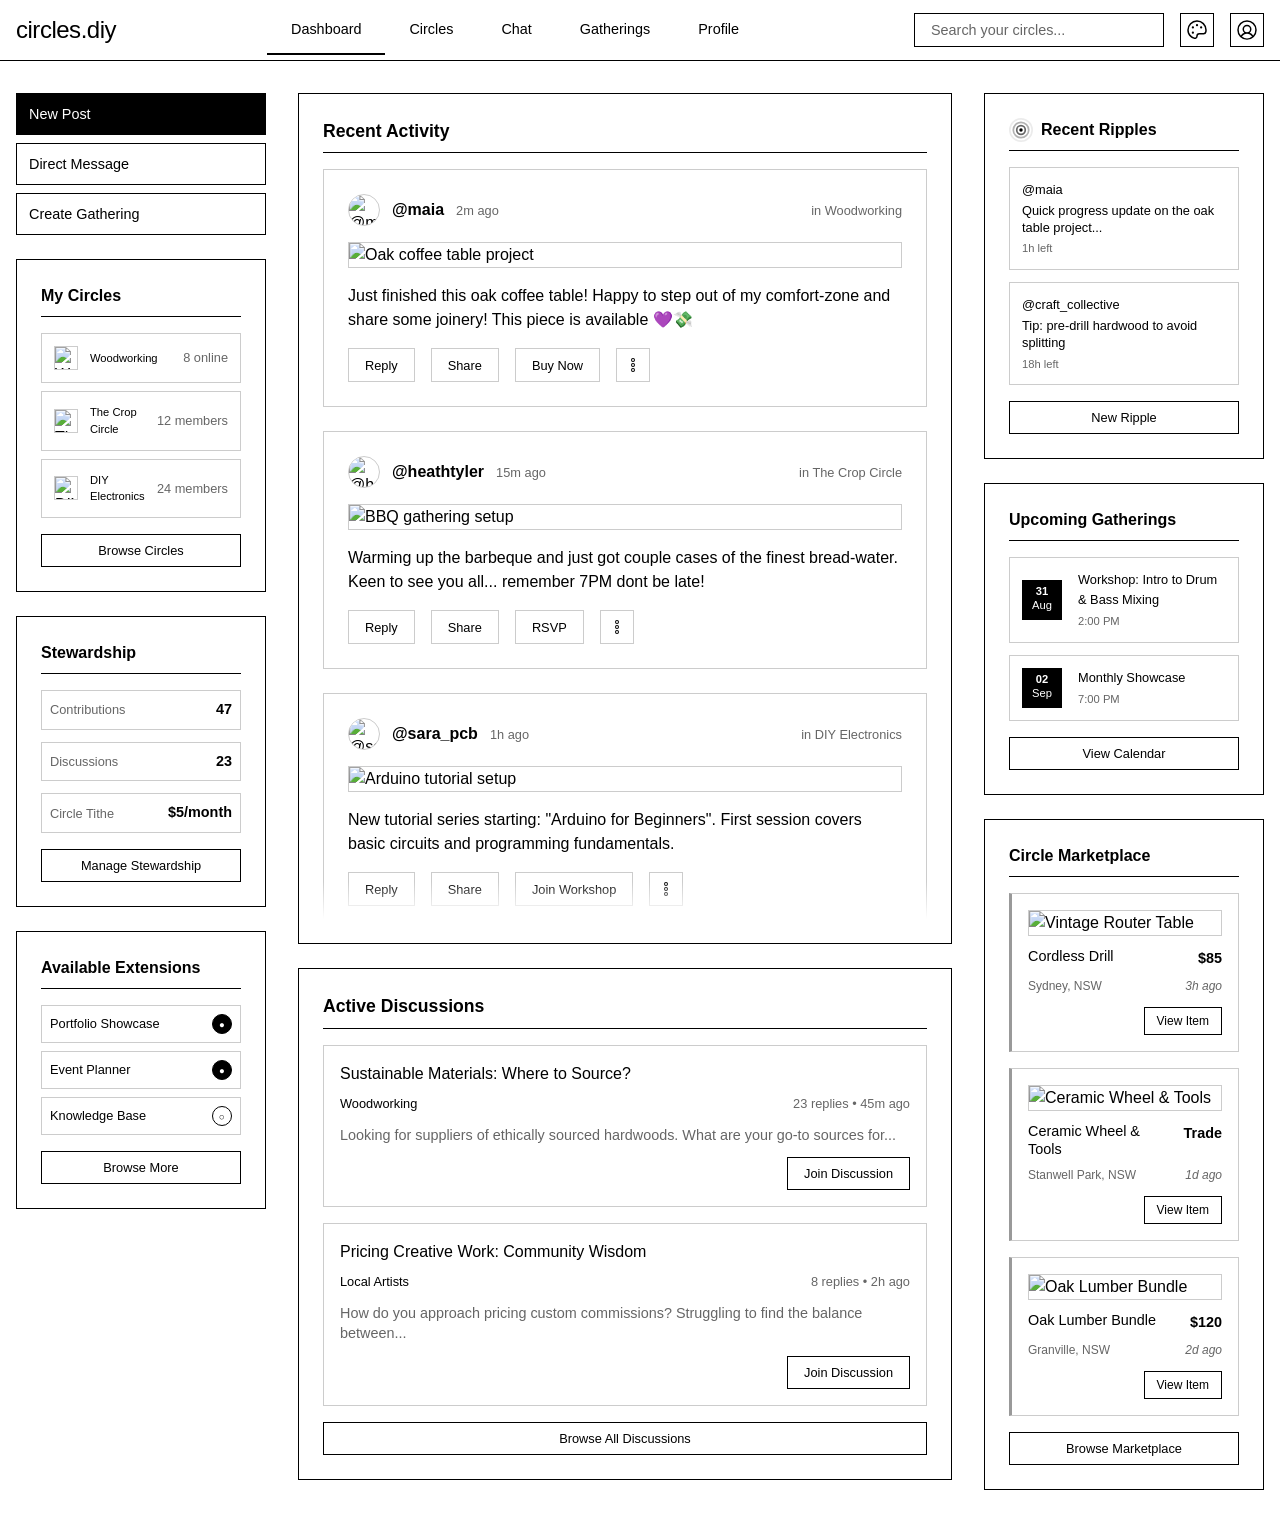
==== commit b24348a1: "refined theme selector ui" ====
--- a/concept-demo/index.html
+++ b/concept-demo/index.html
@@ -34,13 +34,13 @@
                                 <button class="radius-option" data-radius="0" title="Sharp corners">
                                     <svg xmlns="http://www.w3.org/2000/svg" width="16" height="16" fill="currentColor" viewBox="0 0 256 256"><rect x="40" y="40" width="176" height="176" rx="0" stroke="currentColor" stroke-width="16" fill="none"></rect></svg>
                                 </button>
-                                <button class="radius-option" data-radius="8" title="Slightly rounded">
-                                    <svg xmlns="http://www.w3.org/2000/svg" width="16" height="16" fill="currentColor" viewBox="0 0 256 256"><rect x="40" y="40" width="176" height="176" rx="8" stroke="currentColor" stroke-width="16" fill="none"></rect></svg>
-                                </button>
-                                <button class="radius-option" data-radius="16" title="Moderately rounded">
+                                <button class="radius-option" data-radius="6" title="Slightly rounded">
                                     <svg xmlns="http://www.w3.org/2000/svg" width="16" height="16" fill="currentColor" viewBox="0 0 256 256"><rect x="40" y="40" width="176" height="176" rx="16" stroke="currentColor" stroke-width="16" fill="none"></rect></svg>
                                 </button>
-                                <button class="radius-option" data-radius="24" title="Fully rounded">
+                                <button class="radius-option" data-radius="12" title="Moderately rounded">
+                                    <svg xmlns="http://www.w3.org/2000/svg" width="16" height="16" fill="currentColor" viewBox="0 0 256 256"><rect x="40" y="40" width="176" height="176" rx="48" stroke="currentColor" stroke-width="16" fill="none"></rect></svg>
+                                </button>
+                                <button class="radius-option" data-radius="32" title="Fully rounded">
                                     <svg xmlns="http://www.w3.org/2000/svg" width="16" height="16" fill="currentColor" viewBox="0 0 256 256"><circle cx="128" cy="128" r="88" stroke="currentColor" stroke-width="16" fill="none"></circle></svg>
                                 </button>
                             </div>
@@ -295,7 +295,12 @@
 
         <aside class="right-sidebar">
             <div class="sidebar-section">
-                <h3>Recent Ripples</h3>
+                <h3><svg width="1.5rem" height="1.5rem" viewBox="0 0 28 28" fill="none" xmlns="http://www.w3.org/2000/svg">
+                        <circle cx="14" cy="14" r="5" stroke="currentColor" stroke-opacity="0.6" stroke-width="2"/>
+                        <circle cx="14" cy="14" r="2" fill="currentColor"/>
+                        <circle cx="14" cy="14" r="9" stroke="currentColor" stroke-opacity="0.3" stroke-width="2"/>
+                        <circle cx="14" cy="14" r="13" stroke="currentColor" stroke-opacity="0.08" stroke-width="2"/>
+                    </svg>Recent Ripples</h3>
                 <div class="ripples-compact">
                     <div class="ripple-compact">
                         <div class="ripple-user-compact">@maia</div>
@@ -309,12 +314,7 @@
                     </div>
                 </div>
                 <button class="sidebar-action-btn">
-                    <svg width="1.5rem" height="1.5rem" viewBox="0 0 28 28" fill="none" xmlns="http://www.w3.org/2000/svg">
-                        <circle cx="14" cy="14" r="5" stroke="currentColor" stroke-opacity="0.6" stroke-width="2"/>
-                        <circle cx="14" cy="14" r="2" fill="currentColor"/>
-                        <circle cx="14" cy="14" r="9" stroke="currentColor" stroke-opacity="0.3" stroke-width="2"/>
-                        <circle cx="14" cy="14" r="13" stroke="currentColor" stroke-opacity="0.08" stroke-width="2"/>
-                    </svg>
+                    
 
                     New Ripple
                 </button>
--- a/concept-demo/app.css
+++ b/concept-demo/app.css
@@ -52,6 +52,7 @@
 html {
     font-size: 16px;
     scroll-behavior: smooth;
+    overflow-x: hidden;
 }
 
 body {
@@ -63,6 +64,9 @@
     display: flex;
     flex-direction: column;
     transition: background-color 0.2s ease, color 0.2s ease;
+    width: 100%;
+    max-width: 100vw;
+    overflow-x: hidden;
 }
 
 /* Header */
@@ -187,6 +191,7 @@
     grid-template-columns: 250px 1fr 280px;
     gap: 2rem;
     width: 100%;
+    box-sizing: border-box;
 }
 
 .left-sidebar,
@@ -798,6 +803,7 @@
     display: flex;
     flex-direction: column;
     align-items: center;
+    justify-content: center;
     min-width: 40px;
     padding: 0.25rem;
     background: var(--active-bg);
@@ -805,6 +811,7 @@
     font-size: 0.7rem;
     transition: all 0.2s ease;
     border-radius: var(--container-radius);
+    aspect-ratio: 1/1;
 }
 
 .event-day-compact {
@@ -1027,6 +1034,9 @@
     border-bottom: 1px solid var(--border-primary);
     padding-bottom: 0.5rem;
     color: var(--text-primary);
+    display: flex;
+    align-items: center;
+    gap: 0.5rem;
 }
 
 /* Plugins */
@@ -1232,6 +1242,8 @@
 @media (max-width: 900px) {
     .dashboard {
         grid-template-columns: 1fr;
+        padding: 1rem;
+        gap: 1rem;
     }
     
     .left-sidebar {
@@ -1245,10 +1257,13 @@
     
     .main-content {
         width: 100%;
+        max-width: 100%;
+        overflow-x: hidden;
     }
     
     .feed-image img {
         height: 180px;
+        max-width: 100%;
     }
 }
 
@@ -1258,6 +1273,8 @@
         height: auto;
         padding: 1rem;
         gap: 1rem;
+        max-width: 100%;
+        overflow-x: hidden;
     }
     
     .main-nav {
@@ -1267,76 +1284,109 @@
         border-top: 1px solid var(--border-primary);
         margin-top: 1rem;
         padding-top: 1rem;
+        overflow-x: auto;
     }
     
     .nav-item {
         padding: 0.75rem 1rem;
         font-size: 0.8rem;
+        white-space: nowrap;
     }
     
     .global-search {
         width: 200px;
+        min-width: 150px;
+        max-width: 100%;
     }
     
     .dashboard {
         padding: 1rem;
         gap: 1rem;
-    }
-    
-    .dashboard-grid {
-        grid-template-columns: 1fr;
-        gap: 1rem;
-    }
-    
-    .dashboard-section {
-        padding: 1rem;
-    }
-    
-    .action-grid {
-        grid-template-columns: 1fr;
+        max-width: 100%;
+        overflow-x: hidden;
+    }
+    
+    .feed-section,
+    .discussions-section,
+    .sidebar-section {
+        max-width: 100%;
+        overflow-x: hidden;
+    }
+    
+    .feed-image {
+        max-width: 100%;
+        overflow: hidden;
+    }
+    
+    .feed-image img {
+        width: 100%;
+        height: auto;
+        max-width: 100%;
     }
 }
 
 @media (max-width: 480px) {
     .header-content {
         padding: 0.75rem;
+        max-width: 100%;
+        overflow-x: hidden;
     }
     
     .brand h1 {
         font-size: 1.25rem;
     }
     
+    .header-actions {
+        flex-wrap: wrap;
+        gap: 0.5rem;
+    }
+    
     .global-search {
         width: 150px;
+        min-width: 120px;
         font-size: 0.8rem;
     }
     
     .dashboard {
         padding: 0.75rem;
-    }
-    
-    .dashboard-section {
+        max-width: 100%;
+        overflow-x: hidden;
+    }
+    
+    .feed-section,
+    .discussions-section,
+    .sidebar-section {
         padding: 0.75rem;
         min-height: auto;
-    }
-    
-    .dashboard-section h2 {
+        max-width: 100%;
+        overflow-x: hidden;
+    }
+    
+    .feed-section h2,
+    .discussions-section h2 {
         font-size: 1rem;
     }
     
-    .room-item,
-    .event-item,
-    .topic-item,
-    .plugin-item {
-        padding: 0.5rem;
-    }
-    
-    .sidebar-section {
-        padding: 0.75rem;
-    }
+    /* .feed-item {
+        max-width: 100%;
+        overflow-x: hidden;
+    } */
+    
+    .feed-actions {
+        flex-wrap: wrap;
+        gap: 0.5rem;
+    }
+    
+    /* .feed-action {
+        flex: 1;
+        min-width: auto;
+    } */
     
     .feed-image img {
-        height: 150px;
+        height: auto;
+        max-height: 200px;
+        width: 100%;
+        max-width: 100%;
     }
     
     .user-avatar {
@@ -1352,6 +1402,17 @@
     .circle-thumbnail {
         width: 20px;
         height: 20px;
+    }
+    
+    .discussion-item {
+        max-width: 100%;
+        overflow-x: hidden;
+    }
+    
+    .discussion-meta {
+        flex-direction: column;
+        align-items: flex-start;
+        gap: 0.25rem;
     }
 }
 
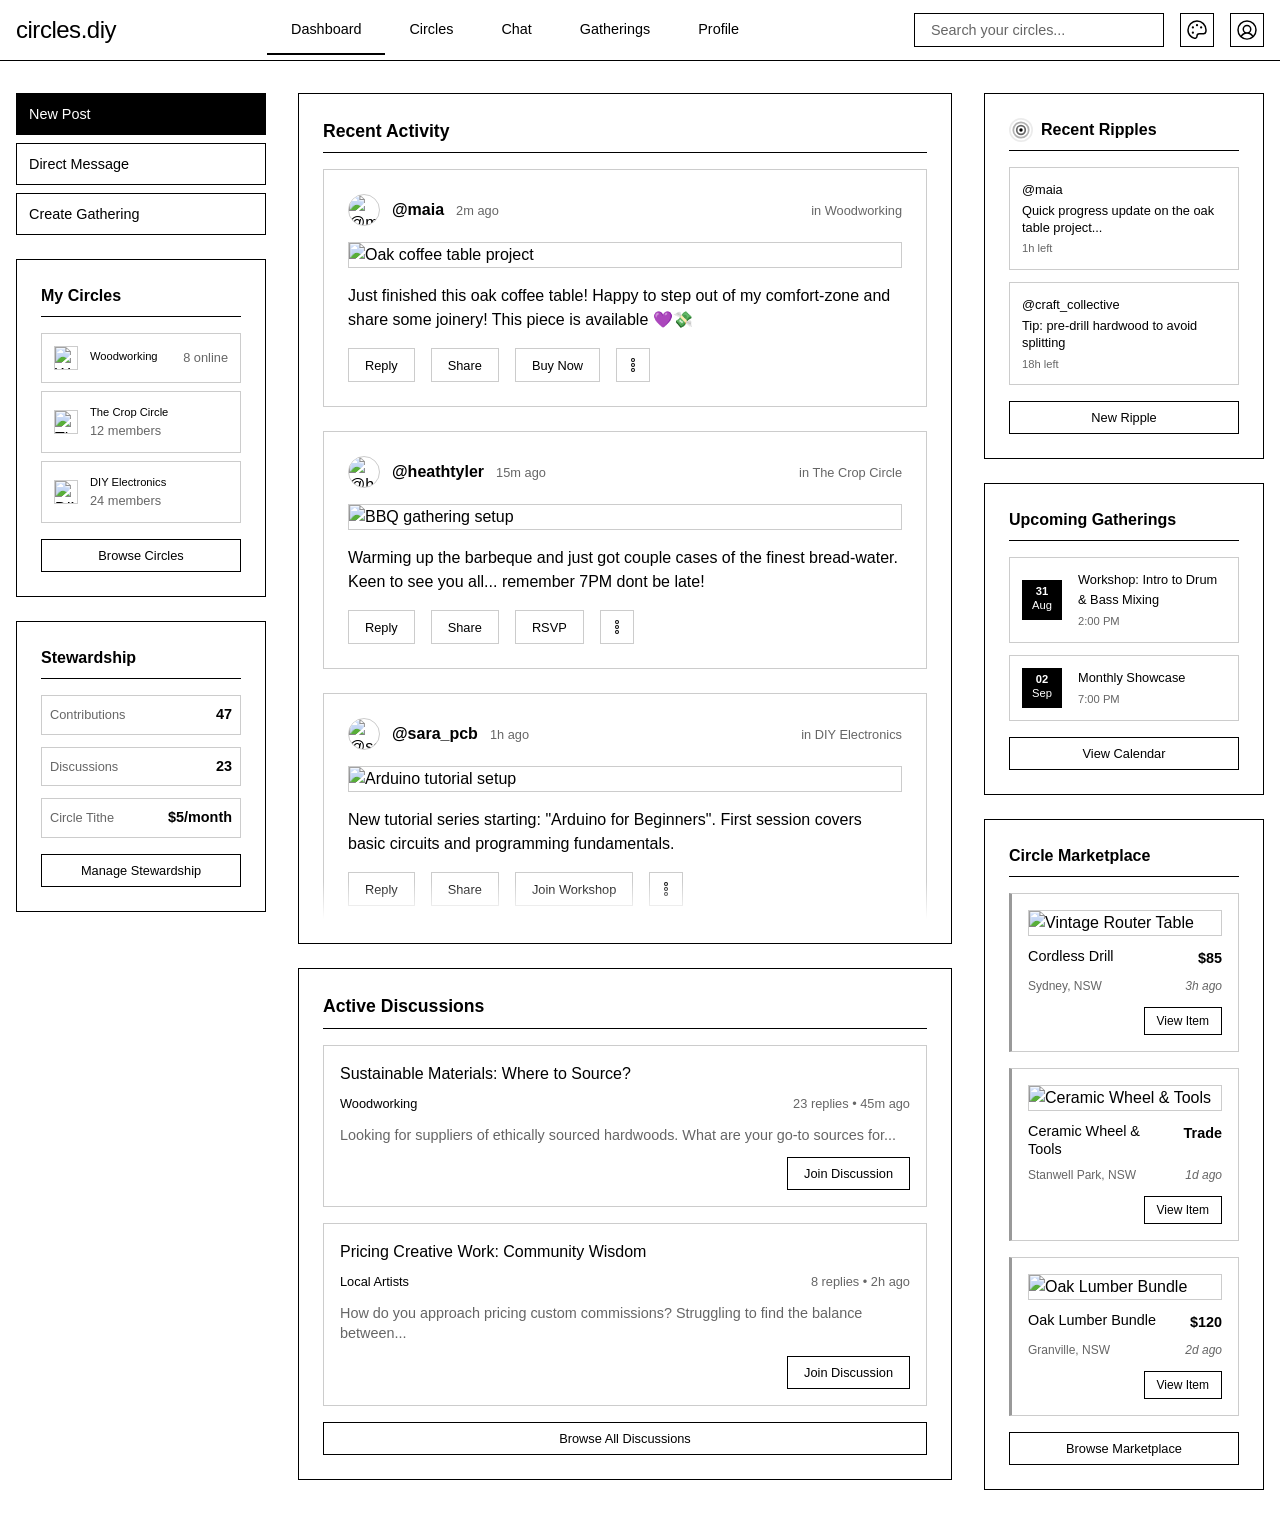
==== commit fb9bfc3d: "updated some layout styling to neaten up UI" ====
--- a/concept-demo/index.html
+++ b/concept-demo/index.html
@@ -85,22 +85,28 @@
                         <div class="circle-thumbnail">
                             <img src="https://images.unsplash.com/photo-1504148455328-c376907d081c?w=24&h=24&fit=crop&crop=center" alt="Woodworking" />
                         </div>
-                        <span class="circle-name">Woodworking</span>
-                        <span class="circle-count">8 online</span>
+                        <div class="circle-info">
+                            <span class="circle-name">Woodworking</span>
+                            <span class="circle-count">8 online</span>
+                        </div>
                     </div>
                     <div class="circle-item">
                         <div class="circle-thumbnail">
                             <img src="https://cdn.britannica.com/15/152615-050-3CB2AEEA/Crop-circle-England.jpg" alt="The Crop Circle" />
                         </div>
-                        <span class="circle-name">The Crop Circle</span>
-                        <span class="circle-count">12 members</span>
+                        <div class="circle-info">
+                            <span class="circle-name">The Crop Circle</span>
+                            <span class="circle-count">12 members</span>
+                        </div>
                     </div>
                     <div class="circle-item">
                         <div class="circle-thumbnail">
                             <img src="https://images.unsplash.com/photo-1518611012118-696072aa579a?w=24&h=24&fit=crop&crop=center" alt="DIY Electronics" />
                         </div>
-                        <span class="circle-name">DIY Electronics</span>
-                        <span class="circle-count">24 members</span>
+                        <div class="circle-info">
+                            <span class="circle-name">DIY Electronics</span>
+                            <span class="circle-count">24 members</span>
+                        </div>
                     </div>
                 </div>
                 <button class="sidebar-action-btn">Browse Circles</button>
@@ -123,25 +129,6 @@
                     </div>
                 </div>
                 <button class="sidebar-action-btn">Manage Stewardship</button>
-            </div>
-
-            <div class="sidebar-section">
-                <h3>Available Extensions</h3>
-                <div class="extensions-list">
-                    <div class="extension-item">
-                        <span class="extension-name">Portfolio Showcase</span>
-                        <button class="extension-toggle active" aria-label="Toggle extension">●</button>
-                    </div>
-                    <div class="extension-item">
-                        <span class="extension-name">Event Planner</span>
-                        <button class="extension-toggle active" aria-label="Toggle extension">●</button>
-                    </div>
-                    <div class="extension-item">
-                        <span class="extension-name">Knowledge Base</span>
-                        <button class="extension-toggle" aria-label="Toggle extension">○</button>
-                    </div>
-                </div>
-                <button class="sidebar-action-btn">Browse More</button>
             </div>
         </aside>
 
--- a/concept-demo/app.css
+++ b/concept-demo/app.css
@@ -248,12 +248,31 @@
     border-radius: var(--container-radius);
 }
 
-.circle-item .circle-name {
-    flex: 1;
-}
-
-.circle-item .circle-count {
-    margin-left: auto;
+/* Circle Thumbnail Styling */
+.circle-thumbnail {
+    width: 24px;
+    height: 24px;
+    overflow: hidden;
+    border-radius: var(--container-radius);
+    border: 1px solid var(--border-secondary);
+    flex-shrink: 0;
+}
+
+.circle-thumbnail img {
+    width: 100%;
+    height: 100%;
+    object-fit: cover;
+    display: block;
+}
+
+.circle-info {
+    width: 100%;
+    display: flex;
+    flex-wrap: wrap;
+    justify-content: space-between;
+    align-items: flex-start;
+    gap: 0.25rem;
+    row-gap: 0;
 }
 
 .circle-item:hover {
@@ -391,23 +410,6 @@
     display: block;
 }
 
-/* Circle Thumbnail Styling */
-.circle-thumbnail {
-    width: 24px;
-    height: 24px;
-    overflow: hidden;
-    border-radius: var(--container-radius);
-    border: 1px solid var(--border-secondary);
-    flex-shrink: 0;
-}
-
-.circle-thumbnail img {
-    width: 100%;
-    height: 100%;
-    object-fit: cover;
-    display: block;
-}
-
 /* Marketplace Image Styling */
 .marketplace-image {
     width: 100%;
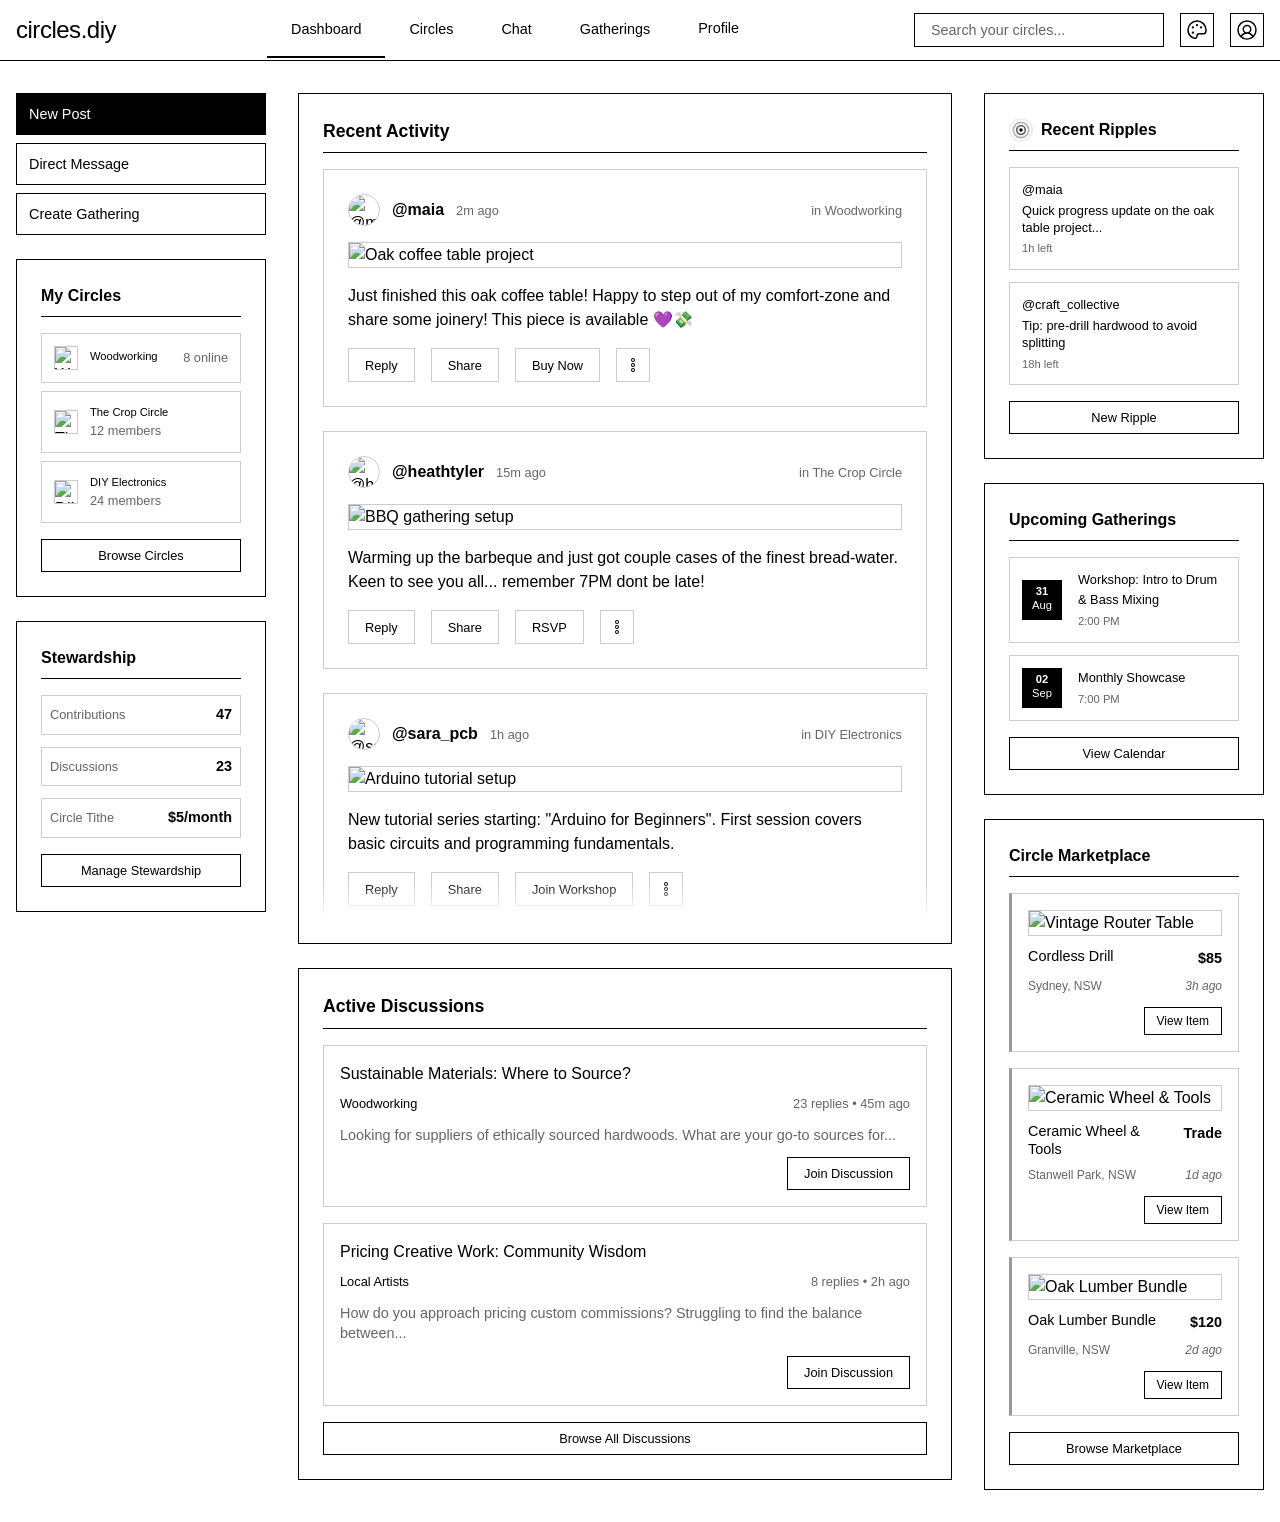
==== commit 9df33d64: "added linking to profile mocks to webserver and various anchor tags" ====
--- a/concept-demo/index.html
+++ b/concept-demo/index.html
@@ -17,7 +17,7 @@
                 <button class="nav-item" data-section="circles">Circles</button>
                 <button class="nav-item" data-section="chat">Chat</button>
                 <button class="nav-item" data-section="gatherings">Gatherings</button>
-                <button class="nav-item" data-section="profile">Profile</button>
+                <a href="profile-internal.html" class="nav-item" data-section="profile">Profile</a>
             </nav>
             <div class="header-actions">
                 <div class="search-container">
--- a/concept-demo/app.css
+++ b/concept-demo/app.css
@@ -109,6 +109,8 @@
     transition: background-color 0.15s ease;
     border-bottom: 2px solid transparent;
     color: var(--text-primary);
+    text-decoration: none;
+    display: inline-block;
 }
 
 .nav-item:hover {
